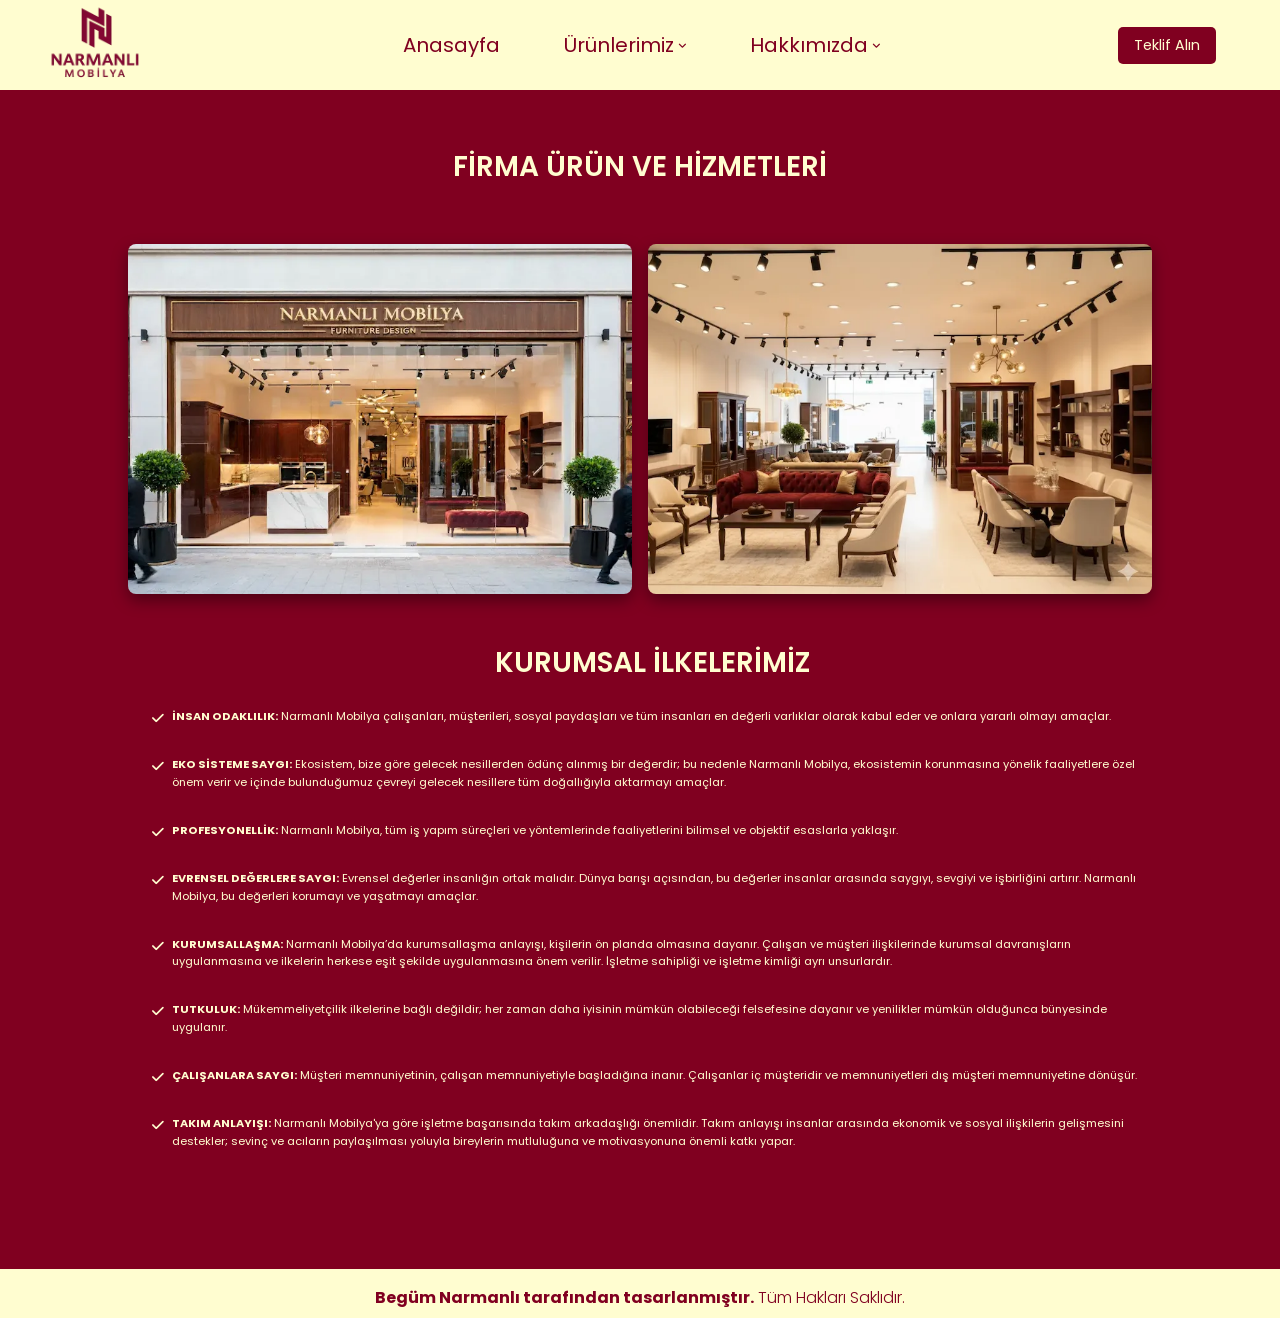
==== kurumsal-ilkeler.html @ 8cc8e978 "initial commit" ====
<!DOCTYPE html>
<html lang="tr">
  <head>
    <meta charset="UTF-8" />
    <meta http-equiv="X-UA-Compatible" content="IE=edge" />
    <meta name="viewport" content="width=device-width, initial-scale=1.0" />
    <link
      rel="stylesheet"
      href="https://cdnjs.cloudflare.com/ajax/libs/font-awesome/6.1.1/css/all.min.css"
      integrity="sha512-KfkfwYDsLkIlwQp6LFnl8zNdLGxu9YAA1QvwINks4PhcElQSvqcyVLLD9aMhXd13uQjoXtEKNosOWaZqXgel0g=="
      crossorigin="anonymous"
      referrerpolicy="no-referrer"
    />
    <title>Kurumsal İlkelerimiz</title>
        <link rel="icon" type="image/png" href="resimler/icons/tools.svg" />
    <link rel="apple-touch-icon" href="resimler/icons/tools.svg" />
    <link rel="stylesheet" href="styles/style.css" />
    <link rel="stylesheet" href="styles/products.css" />
  </head>
  <body>

    <header class="header">
      <a href="#" class="logo">
        <img src="resimler/hakkimizda/logo-koyu.webp" width="140" height="65" alt="Narmanlı Mobilya"/>
      </a>
      <div id="menu-btn" class="fas fa-bars"></div>
      <nav class="navbar">
        <a href="index.html" class="active">Anasayfa</a>
        <div class="dropdown">
          <a href="#" class="dropbtn">Ürünlerimiz</a>
          <ul class="dropdown-content">
            <li><a href="products-mutfak.html">MUTFAK</a></li>
            <li><a href="products-banyo.html#banyo">BANYO</a></li>
            <li><a href="products-vestiyer.html#vestiyer">VESTİYER</a></li>
            <li><a href="products-komodin.html#komodin">KOMODİN</a></li>
            <li><a href="products-gardırop.html#gardirob">GARDIROP</a></li>
            <li><a href="products-kitaplık.html#kitaplik">KİTAPLIK</a></li>
            <li><a href="products-sifonyer.html#sifonyer">ŞİFONYER</a></li>
            <li>
              <a href="products-dusmeyatak.html#dusme-yatak">DÜŞME YATAK</a>
            </li>
          </ul>
        </div>
        <div class="dropdown">
          <a href="#" class="dropbtn">Hakkımızda</a>
          <ul class="dropdown-content">
            <li><a href="kurumsal-ilkeler.html">KURUMSAL İLKELERİMİZ</a></li>
            <li><a href="vizyon.html">VİZYONUMUZ</a></li>
            <li><a href="misyon.html">MİSYONUMUZ</a></li>
            <li><a href="urun-konseptleri.html">ÜRÜN KONSEPTLERİMİZ</a></li>
            <li><a href="slogan.html">SLOGANIMIZ</a></li>
          </ul>
        </div>
        <a
          href="https://wa.me/905057379044"
          target="_blank"
          rel="noopener"
          class="whatsapp-btn whatsapp-mobile"
          >Teklif Alın</a
        >
      </nav>
      <a
        href="https://wa.me/905057379044"
        target="_blank"
        rel="noopener"
        class="whatsapp-btn whatsapp-desktop"
        >Teklif Alın</a
      >
    </header>

    <section class="products" id="kurumsal-ilkeler" data-scroll-color="dark">
      <div class="product-box-container">
        <h2 class="product-title">Firma Ürün ve Hizmetleri</h2>
        <div class="box-product-item">
          <div class="image-group">
            <div class="image">
              <img src="resimler/hakkimizda/giris-1.webp" width="590" height="350" loading="lazy" alt="Hakkımızda" />
            </div>
            <div class="image second-image">
              <img src="resimler/hakkimizda/giris-2.webp" alt="Hakkımızda" />
            </div>
          </div>
          <div class="product-box-head"></div>
          <div class="product-box-bottom">
            <div class="info">
              <p class="product-title">KURUMSAL İLKELERİMİZ</p>
              <ul
                class="principles-list"
                style="list-style-type: none; padding-left: 0"
              >
                <li class="principle-item">
                  <strong>İNSAN ODAKLILIK:</strong> Narmanlı Mobilya
                  çalışanları, müşterileri, sosyal paydaşları ve tüm insanları
                  en değerli varlıklar olarak kabul eder ve onlara yararlı
                  olmayı amaçlar.
                </li>
                <li class="principle-item">
                  <strong>EKO SİSTEME SAYGI:</strong> Ekosistem, bize göre
                  gelecek nesillerden ödünç alınmış bir değerdir; bu nedenle
                  Narmanlı Mobilya, ekosistemin korunmasına yönelik faaliyetlere
                  özel önem verir ve içinde bulunduğumuz çevreyi gelecek
                  nesillere tüm doğallığıyla aktarmayı amaçlar.
                </li>
                <li class="principle-item">
                  <strong>PROFESYONELLİK:</strong> Narmanlı Mobilya, tüm iş
                  yapım süreçleri ve yöntemlerinde faaliyetlerini bilimsel ve
                  objektif esaslarla yaklaşır.
                </li>
                <li class="principle-item">
                  <strong>EVRENSEL DEĞERLERE SAYGI:</strong> Evrensel değerler
                  insanlığın ortak malıdır. Dünya barışı açısından, bu değerler
                  insanlar arasında saygıyı, sevgiyi ve işbirliğini artırır.
                  Narmanlı Mobilya, bu değerleri korumayı ve yaşatmayı amaçlar.
                </li>
                <li class="principle-item">
                  <strong>KURUMSALLAŞMA:</strong> Narmanlı Mobilya’da
                  kurumsallaşma anlayışı, kişilerin ön planda olmasına dayanır.
                  Çalışan ve müşteri ilişkilerinde kurumsal davranışların
                  uygulanmasına ve ilkelerin herkese eşit şekilde uygulanmasına
                  önem verilir. İşletme sahipliği ve işletme kimliği ayrı
                  unsurlardır.
                </li>
                <li class="principle-item">
                  <strong>TUTKULUK:</strong> Mükemmeliyetçilik ilkelerine bağlı
                  değildir; her zaman daha iyisinin mümkün olabileceği
                  felsefesine dayanır ve yenilikler mümkün olduğunca bünyesinde
                  uygulanır.
                </li>
                <li class="principle-item">
                  <strong>ÇALIŞANLARA SAYGI:</strong> Müşteri memnuniyetinin,
                  çalışan memnuniyetiyle başladığına inanır. Çalışanlar iç
                  müşteridir ve memnuniyetleri dış müşteri memnuniyetine
                  dönüşür.
                </li>
                <li class="principle-item">
                  <strong>TAKIM ANLAYIŞI:</strong> Narmanlı Mobilya'ya göre
                  işletme başarısında takım arkadaşlığı önemlidir. Takım
                  anlayışı insanlar arasında ekonomik ve sosyal ilişkilerin
                  gelişmesini destekler; sevinç ve acıların paylaşılması yoluyla bireylerin
                  mutluluğuna ve motivasyonuna önemli katkı yapar.
                </li>
              </ul>
            </div>
          </div>
        </div>
      </div>
    </section>

    <section class="product-footer" data-scroll-color="dark">
      <div class="product-credit">
        <span>Begüm Narmanlı tarafından tasarlanmıştır.</span> Tüm Hakları
        Saklıdır.
      </div>
    </section>

    <button id="backToTop" title="Yukarı Çık">
      <i class="fas fa-tools"></i>
    </button>

    <script src="js/script.js"></script>
  </body>
</html>
---- styles/style.css ----
@import url("https://fonts.googleapis.com/css2?family=Poppins:wght@100;300;400;500;600&display=swap");
:root {
  --main-color: #800020;
  --black-color: #fffdd0;
  --border: 0.1rem solid rgba(255, 255, 255, 0.4);
}

* {
  font-family: "Poppins", sans-serif;
  margin: 0;
  padding: 0;
  box-sizing: border-box;
  outline: none;
  border: none;
  text-decoration: none;
  transition: 0.2s ease;
}

html {
  font-size: 55%;
  scroll-padding-top: 9rem;
  scroll-behavior: smooth;
  overflow-x: hidden;
}

html::-webkit-scrollbar {
  width: 0.8rem;
  background-color: var(--black-color);
}

html::-webkit-scrollbar-track {
  background-color: transparent;
}

html::-webkit-scrollbar-thumb {
  border-radius: 3rem;
  background-color: var(--main-color);
}

body {
  background-color: var(--main-color);
  overflow-x: hidden;
}

section {
  padding: 3.5rem 7%;
}

a {
  color: var(--black-color);
  text-decoration: none;
}

.btn {
  margin-top: 1rem;
  display: inline-block;
  padding: 0.5rem 2rem;
  border-radius: 1rem;
  font-size: 1.5rem;
  color: var(--black-color);
  background-color: var(--main-color);
  cursor: pointer;
}

.heading {
  color: var(--black-color);
  text-transform: uppercase;
  font-size: 4rem;
  margin-bottom: 3.5rem;
  border-bottom: 0.1rem solid var(--black-color);
}

.heading span {
  color: var(--black-color);
  text-transform: uppercase;
}

.search-input {
  font-size: 1.6rem;
  color: var(--black-color);
  padding: 1rem;
  text-transform: none;
  border-radius: 3rem;
}

#backToTop {
  position: fixed;
  bottom: 8px;
  right: 8px;
  width: 35px;
  height: 35px;
  border: none;
  border-radius: 50%;
  background-color: transparent;
  color: inherit;
  font-size: 14px;
  cursor: pointer;
  display: none;
  align-items: center;
  justify-content: center;
  box-shadow: 0 4px 8px rgba(0, 0, 0, 0.3);
  transition:
    background-color 0.3s,
    color 0.3s,
    transform 0.3s,
    opacity 0.3s;
  z-index: 1000;
}

body.no-scroll,
html.no-scroll {
  overflow: hidden;
  position: fixed;
  width: 100%;
}

.header {
  background-color: var(--black-color);
  display: flex;
  align-items: center;
  justify-content: space-between;
  padding: 0.3rem 5% 0.3rem 2%;
  margin: 0;
  border-radius: 0;
  position: sticky;
  top: 0;
  z-index: 1000;
  gap: 1rem;
}

.header .logo img {
    width: 140px !important;
    height: auto !important; 
    display: block;
    object-fit: contain;
}

#menu-btn {
  display: block;
  cursor: pointer;
  font-size: 2.5rem;
  color: var(--main-color);
}

.header .navbar {
  position: absolute;
  top: 100%;
  right: -100%;
  background-color: var(--black-color);
  height: calc(100vh - 80px);
  width: 100vw;
  display: block;
  transition: right 0.5s ease-out;
  border: 2px solid var(--main-color);
  overflow-y: auto;
}

.header .navbar.active {
  right: 0;
}

.header .navbar > a {
  display: flex;
  align-items: center;
  justify-content: space-between;
  padding: 2rem 2rem;
  border-bottom: 1px solid var(--main-color);
  margin: 0;
  font-size: 2.5rem;
  color: var(--main-color);
  text-decoration: none;
}

.header .navbar > a::after {
  content: "\f105";
  font-family: "Font Awesome 5 Free";
  font-weight: 900;
  margin-left: 0.5rem;
  color: inherit;
  font-size: 1.2rem;
}

.header .navbar .dropdown {
  border-bottom: 1px solid var(--main-color);
}

.header .navbar .dropdown .dropbtn {
  display: flex;
  align-items: center;
  justify-content: space-between;
  width: 100%;
  padding: 2rem 2rem;
  margin: 0;
  font-size: 2.5rem;
  color: var(--main-color);
  background: none;
  border: none;
  cursor: pointer;
  text-decoration: none;
  text-align: left;
}

.header .navbar .dropdown .dropbtn::after {
  content: "\f105";
  font-family: "Font Awesome 5 Free";
  font-weight: 900;
  margin-left: 0.5rem;
  color: inherit;
  font-size: 1.2rem;
  transition: transform 0.3s ease;
}

.header .navbar .dropdown.active .dropbtn::after {
  transform: rotate(90deg);
}

.dropdown-content {
  background-color: var(--main-color);
  list-style-type: none;
  padding: 0;
  margin: 0;
  max-height: 0;
  overflow: hidden;
  transition: max-height 0.5s ease-out;
}

.header .navbar .dropdown.active .dropdown-content {
  display: block;
  max-height: 500px;
}

.dropdown-content li {
  list-style: none;
}

.dropdown-content a {
  display: block;
  padding: 1.5rem 2rem;
  padding-left: 4rem;
  color: var(--black-color);
  text-decoration: none;
  font-size: 2rem;
  border-bottom: 1px solid var(--black-color);
  transition:
    background-color 0.3s ease,
    padding-left 0.3s ease;
}

.dropdown-content a:hover {
  background-color: rgba(139, 0, 0, 0.1);
  padding-left: 4.5rem;
}

.dropdown-content li:last-child a {
  border-bottom: none;
}

.dropdown-content a::after {
  content: none;
}

.whatsapp-desktop {
  display: none;
}

.whatsapp-mobile {
  background-color: var(--main-color);
  color: var(--black-color) !important;
  width: 15rem;
  border-radius: 5px;
  border-bottom: none;
  transform: translateY(0);
  transition: all 0.2s ease-in;
  text-align: center !important;
  margin-top: 20px !important;
  padding: 1rem !important;
  display: block;
  margin-left: 2rem !important;
  margin-right: auto !important;
}

.whatsapp-mobile::after {
  content: none !important;
}

.header .navbar > a.whatsapp-mobile::after {
  content: none !important;
}

.header .search-form {
  position: absolute;
  top: 115%;
  right: 7%;
  background-color: var(--black-color);
  width: 50rem;
  height: 5rem;
  display: flex;
  align-items: center;
  border-radius: 3rem;
  box-shadow: 0px 0px 25px 2px rgb(0 0 0 / 75%);
  transform: scaleY(0);
}

.header .search-form.active {
  transform: scaleY(1);
}

.header .search-form i {
  cursor: pointer;
  font-size: 2.2rem;
  margin-right: 1.5rem;
  color: var(--black-color);
}

.header .search-form input {
  width: 100%;
}

.home {
  position: relative;
  min-height: 22vh;
  display: flex;
  align-items: center;
  justify-content: center;
  overflow: hidden;
}

.home video.bg-video {
  position: absolute;
  top: 0;
  left: 0;
  width: 100%;
  height: 100%;
  object-fit: cover;
  z-index: -1;
}

.home .content {
  max-width: 60rem;
  position: relative;
  z-index: 1;
}

.features {
  padding: 4rem 5%;
  text-align: center;
  background: var(--main-color);
}

.features-header h2 {
  font-size: 2.5rem;
  color: var(--black-color);
  margin-bottom: 1rem;
  font-weight: bold;
}

.features-header p {
  max-width: 60rem;
  margin: 0 auto 3rem;
  font-size: 1.6rem;
  color: var(--black-color);
  line-height: 1.8;
}

.features-grid {
  display: grid;
  grid-template-columns: repeat(auto-fit, minmax(250px, 1fr));
  gap: 2rem;
  padding: 0 1rem;
}

.feature-box {
  background: var(--black-color);
  border: 2px solid rgba(0, 0, 0, 0.1);
  border-radius: 10px;
  padding: 2rem;
  transition: transform 0.3s ease;
}

.feature-box:hover {
  transform: translateY(-10px);
  box-shadow: 0 8px 20px rgba(139, 0, 0, 0.3);
}

.feature-box i {
  font-size: 3.5rem;
  color: var(--main-color);
  margin-bottom: 1rem;
}

.feature-box h3 {
  font-size: 2rem;
  margin-bottom: 1rem;
  color: var(--main-color);
}

.feature-box p {
  font-size: 1.5rem;
  color: var(--main-color);
  line-height: 1.6;
  opacity: 0.9;
}

.menu {
  padding: 3rem 5%;
  text-align: center;
  background: var(--black-color);
  color: var(--main-color);
}

.menu .heading {
  font-size: 2.8rem;
  font-weight: bold;
  text-align: center;
  margin-bottom: 1rem;
  padding-bottom: 0.5rem;
  border-bottom: 2px solid var(--main-color);
  display: inline-block;
  color: var(--main-color);
  border-bottom: 3px solid var(--main-color);
}

.menu > p {
  font-size: 1.6rem;
  color: var(--main-color);
  opacity: 0.9;
  max-width: 70rem;
  margin: 1rem auto 4rem auto;
  text-align: center;
  line-height: 1.8;
}

.box-container {
  display: grid;
  grid-template-columns: repeat(auto-fit, minmax(280px, 1fr));
  gap: 2.5rem;
  padding: 0 1rem;
}

.box {
  background: var(--black-color);
  border-radius: 10px;
  overflow: hidden;
  transition:
    transform 0.3s ease,
    box-shadow 0.3s ease;
  box-shadow: 0 12px 25px rgba(92, 0, 17, 0.4);
}

.box:hover {
  transform: translateY(-8px);
  box-shadow: 0 8px 20px rgba(92, 0, 17, 0.4);
}

.box-head img {
  width: 100%;
  height: 200px;
  object-fit: cover;
  display: block;
  border-radius: 10px;
}

.box-head {
  padding: 1rem;
}

.menu-category {
  display: inline-block;
  font-size: 0.9rem;
  font-weight: bold;
  color: var(--main-color);
  margin-bottom: 0.5rem;
  text-transform: uppercase;
}

.box-head h3 {
  font-size: 1.9rem;
  color: var(--main-color);
  margin-top: 2.5rem;
}

.box-text {
  font-size: 1.5rem;
  color: var(--main-color);
  line-height: 1.6;
  margin: 1rem 0 1.5rem 0;
  opacity: 0.95;
}

.koleksiyon-btn {
  display: inline-block;
  background-color: var(--main-color);
  color: var(--black-color);
  padding: 0.5rem 2rem;
  font-size: 1.5rem;
  border-radius: 1rem;
  transition: all 0.3s ease-in-out;
  margin-bottom: 2rem;
}

.about .heading {
  font-size: 2.8rem;
  color: var(--black-color);
  text-align: center;
  margin-bottom: 3rem;
  font-weight: bold;
  border-bottom: 3px solid var(--black-color);
}

.about .row {
  display: flex;
  flex-wrap: wrap;
  gap: 1rem;
  align-items: center;
}

.about .row .image {
  flex: 1 1 45rem;
}

.about .row img {
  width: 100%;
  border-radius: 10px;
  box-shadow: 0 5px 15px rgba(0, 0, 0, 0.2);
}

.about .row .content {
  flex: 1 1 45rem;
  display: flex;
  flex-direction: column;
  align-items: center;
}

.about .row .content h3 {
  font-size: 2.5rem;
  color: var(--black-color);
  margin-bottom: 1.5rem;
  font-weight: bold;
  text-align: center;
}

.about .row .content p {
  font-size: 1.6rem;
  color: var(--black-color);
  margin-bottom: 1.5rem;
  line-height: 1.8;
  opacity: 0.9;
  text-align: center;
}

.kesfet-btn {
  display: inline-block;
  background-color: var(--black-color);
  color: var(--main-color);
  padding: 1rem 2.5rem;
  border-radius: 5px;
  font-size: 1.5rem;
  text-decoration: none;
  font-weight: 600;
  transition: all 0.3s ease;
  box-shadow: 0 4px 8px rgba(0, 0, 0, 0.15);
  margin-top: 1rem;
  border: 2px solid var(--black-color);
}

.review {
  background-color: var(--black-color);
  padding: 3.5rem 5%;
}

.yorumlar-heading {
  color: var(--main-color);
  text-transform: uppercase;
  font-size: 2.8rem;
  margin-bottom: 3rem;
  border-bottom: 3px solid var(--main-color);
  padding-bottom: 1rem;
  text-align: center;
  display: inline-block;
  margin-left: auto;
  margin-right: auto;
  width: 100%;
}

.yorumlar-heading span {
  color: var(--main-color);
  text-transform: uppercase;
}

.review .box-container {
  display: flex;
  flex-direction: column;
  gap: 2rem;
  max-width: 80rem;
  margin: 0 auto;
}

.review .box-container .box {
  border: 2px solid var(--main-color);
  text-align: center;
  padding: 2rem 2.5rem;
  background-color: var(--black-color);
  border-radius: 15px;
  height: fit-content;
  box-shadow: 0 5px 15px rgba(0, 0, 0, 0.15);
  transition:
    transform 0.3s ease,
    box-shadow 0.3s ease;
  position: relative;
}

.review .box-container .box p {
  font-size: 1.5rem;
  line-height: 1.8;
  padding: 0rem 0 1.5rem 0;
  color: var(--main-color);
  font-style: italic;
  position: relative;
}

.review .box-container .box h3 {
  padding-top: 1.5rem;
  font-size: 1.8rem;
  color: var(--main-color);
  font-weight: bold;
  border-top: 2px solid var(--main-color);
}

.contact {
  padding: 3.5rem 5%;
}

.contact .heading {
  font-size: 2.8rem;
  color: var(--black-color);
  text-align: center;
  margin-bottom: 3rem;
  font-weight: bold;
  border-bottom: 3px solid var(--black-color);
}

.contact .heading span {
  color: var(--black-color);
}

.contact .row {
  display: flex;
  flex-wrap: wrap;
  gap: 2rem;
  padding: 0;
}

.contact .row .map {
  flex: 1 1 45rem;
  width: 100%;
  height: 400px;
  object-fit: cover;
  margin: 2rem 0;
  border-radius: 1rem;
  border: 2px solid var(--black-color);
}

.contact .row form {
  flex: 1 1 45rem;
  padding: 3rem 2rem;
  text-align: center;
  margin: 2rem 0;
  border-radius: 1rem;
  border: 2px solid var(--black-color);
}

.contact .row form h3 {
  text-transform: uppercase;
  font-size: 2.5rem;
  color: var(--black-color);
  margin-bottom: 2rem;
  font-weight: bold;
}

.contact .row form .inputBox {
  display: flex;
  align-items: center;
  margin: 2rem 0;
  border: 2px solid var(--black-color);
  border-radius: 1rem;
  background-color: transparent;
}

.contact .row form .inputBox i {
  color: var(--black-color);
  font-size: 2rem;
  padding-left: 2rem;
}

.contact .row form .inputBox input {
  width: 100%;
  padding: 1.5rem 2rem;
  font-size: 1.6rem;
  color: var(--black-color);
  text-transform: none;
  background-color: transparent;
  border: none;
  outline: none;
}

.contact .row form .btn {
  color: var(--main-color);
  background-color: var(--black-color);
  font-weight: bold;
  padding: 1.2rem 3rem;
  font-size: 1.6rem;
  border-radius: 1rem;
  cursor: pointer;
  border: 2px solid var(--black-color);
  transition: all 0.3s ease;
  margin-top: 1rem;
  width: 100%;
}

.contact .row form .inputBox input::placeholder {
  color: var(--black-color);
  opacity: 0.7;
}

.contact .row form .inputBox input:-ms-input-placeholder {
  color: var(--black-color);
}

.contact .row form .inputBox input::-ms-input-placeholder {
  color: var(--black-color);
}

.blogs {
  background-color: var(--black-color);
  padding: 3.5rem 5%;
}

.blogs-heading {
  color: var(--main-color);
  text-transform: uppercase;
  font-size: 2.8rem;
  margin-bottom: 3rem;
  border-bottom: 3px solid var(--main-color);
  padding-bottom: 1rem;
  text-align: center;
}

.blogs-heading span {
  color: var(--main-color);
  text-transform: uppercase;
}

.blogs .box-container {
  display: grid;
  grid-template-columns: repeat(auto-fit, minmax(30rem, 1fr));
  gap: 2.5rem;
  align-items: start;
}

.blogs .box-container .box {
  background-color: var(--main-color);
  border-radius: 2rem;
  overflow: hidden;
  box-shadow: 0 5px 15px rgba(0, 0, 0, 0.2);
  transition:
    transform 0.3s ease,
    box-shadow 0.3s ease;
}

.blogs .box-container .box .image {
  height: 25rem;
  overflow: hidden;
  width: 100%;
}

.blogs .box-container .box .image img {
  height: 100%;
  object-fit: cover;
  width: 100%;
  transition: transform 0.3s ease;
}

.blogs .box-container .box:hover .image img {
  transform: scale(1.2);
}

.blogs .box-container .box .content {
  padding: 2.5rem 2rem;
  text-align: center;
}

.blogs .box-container .box .content .title {
  line-height: 1.5;
  font-size: 2rem;
  color: var(--black-color);
  text-decoration: none;
  display: block;
  margin-bottom: 1rem;
  font-weight: bold;
}

.blogs .box-container .box .content span {
  display: block;
  color: var(--black-color);
  padding-top: 0.5rem;
  font-size: 1.4rem;
  opacity: 0.8;
  font-style: italic;
}

.blogs .box-container .box .content p {
  font-size: 1.5rem;
  line-height: 1.8;
  color: var(--black-color);
  padding: 1.5rem 0;
  max-height: 5.4rem;
  overflow: hidden;
  transition: max-height 0.3s ease;
}

.blogs .box-container .box .content p.expanded {
  max-height: 50rem;
}

.blogs .box-container .box .content .blog-btn {
  display: inline-block;
  background-color: var(--black-color);
  color: var(--main-color);
  padding: 1rem 2.5rem;
  margin-top: 1rem;
  font-size: 1.5rem;
  border-radius: 1rem;
  transition: all 0.3s ease-in-out;
  text-decoration: none;
  font-weight: 600;
  border: 2px solid var(--main-color);
}

.footer {
  background-color: var(--main-color);
  text-align: center;
  padding: 2rem 5%;
}

.footer .share a:hover {
  background-color: var(--main-color);
}

*/ .footer .credit {
  font-size: 1.5rem;
  color: var(--black-color);
  font-weight: 400;
  padding-top: 1rem;
  line-height: 1.6;
}

.footer .credit span {
  color: var(--black-color);
  font-weight: 500;
}

@media (min-width: 768px) and (max-width: 1023px) {
  html {
    font-size: 60%;
  }

  section {
    padding: 5rem 7%;
  }

  .header {
    background-color: var(--black-color);
    display: flex;
    align-items: center;
    justify-content: space-between;
    padding: 0 2%;
    margin: 0;
    border-radius: 0;
    position: sticky;
    top: 0;
    z-index: 1000;
  }

  .header .logo {
    margin-right: 0;
    flex-shrink: 0;
  }

  #menu-btn {
    display: none;
  }

  .header .navbar {
    position: static;
    height: auto;
    width: 100%;
    display: flex;
    flex-direction: row;
    align-items: center;
    flex: 1;
    justify-content: center;
    gap: clamp(0.8rem, 2vw, 2.5rem);
    border: none;
    overflow: visible;
    background: transparent;
    margin-top: 0;
    padding: 0 1rem;
  }

  .header .navbar > a {
    padding: 0.8rem clamp(0.5rem, 1vw, 1.2rem);
    border: none;
    font-size: clamp(1.8rem, 2.2vw, 2.5rem);
    white-space: nowrap;
  }

  .header .navbar > a::after {
    content: none;
  }

  .header .navbar .dropdown {
    position: relative;
    border: none;
  }

  .header .navbar .dropdown .dropbtn {
    padding: 0.8rem clamp(0.5rem, 1vw, 1.2rem);
    font-size: clamp(1.8rem, 2.2vw, 2.5rem);
  }

  .header .navbar .dropdown .dropbtn::after {
    content: "\f107";
    transform: none;
  }

  .header .navbar .dropdown.active .dropbtn::after {
    transform: rotate(180deg);
  }

  .whatsapp-mobile {
    display: none !important;
  }

  .whatsapp-desktop {
    display: block;
    margin-left: auto;
    flex-shrink: 0;
    padding: clamp(0.5rem, 1vw, 1rem) clamp(1rem, 1.5vw, 2rem);
    font-size: clamp(1.4rem, 1.8vw, 1.8rem);
    background-color: var(--main-color);
    color: var(--black-color);
    border-radius: 5px;
    white-space: nowrap;
    transition:
      transform 0.2s ease,
      box-shadow 0.2s ease;
  }

  .whatsapp-desktop:hover {
    transform: translateY(-3px);
    box-shadow: 0 6px 16px rgba(128, 0, 32, 0.3);
  }

  .dropdown-content {
    position: absolute;
    min-width: 134px;
    top: 6.2rem;
    left: 0;
    border: 2px solid var(--main-color);
    z-index: 100;
    border: none;
    text-align: center;
    border-radius: 5px;
  }

  .dropdown-content a {
    padding: 1.2rem 2rem;
    font-size: 1.5rem;
  }

  .dropdown-content a:hover {
    padding-left: 2rem;
  }

  .home {
    min-height: 36vh;
  }

  .features {
    padding: 5rem 7%;
  }

  .features-grid {
    grid-template-columns: repeat(3, 1fr);
    gap: 3rem;
  }

  .features-header h2 {
    font-size: 3rem;
  }

  .features-header p {
    font-size: 1.8rem;
  }

  .menu {
    padding: 5rem 7%;
  }

  .menu .heading {
    font-size: 3.5rem;
  }

  .menu > p {
    font-size: 1.8rem;
  }

  .box-container {
    grid-template-columns: repeat(2, 1fr);
    gap: 3rem;
  }

  .box-head img {
    height: 250px;
  }

  .about {
    padding: 5rem 7%;
  }

  .about .heading {
    font-size: 3.5rem;
  }

  .about .row .content h3 {
    font-size: 3rem;
  }

  .about .row .content p {
    font-size: 1.8rem;
  }

  .review {
    padding: 5rem 7%;
  }

  .yorumlar-heading {
    font-size: 3.5rem;
  }

  .review .box-container .box {
    padding: 3rem 3rem;
  }

  .review .box-container .box p {
    font-size: 1.7rem;
  }

  .review .box-container .box h3 {
    font-size: 2rem;
  }

  .contact {
    padding: 5rem 7%;
  }

  .contact .heading {
    font-size: 3.5rem;
  }

  .contact .row .map {
    height: 450px;
  }

  .contact .row form h3 {
    font-size: 3rem;
  }

  .contact .row form .inputBox input {
    font-size: 1.8rem;
  }

  .contact .row form .btn {
    font-size: 1.7rem;
    width: 34%;
  }

  .blogs {
    padding: 5rem 7%;
  }

  .blogs-heading {
    font-size: 3.5rem;
  }

  .blogs .box-container {
    grid-template-columns: repeat(3, 1fr);
    gap: 3rem;
  }

  .blogs .box-container .box .content .title {
    font-size: 2.2rem;
  }

  .blogs .box-container .box .content span {
    font-size: 1.7rem;
  }

  .blogs .box-container .box .content p {
    font-size: 2rem;
  }

  .blogs .box-container .box .content p.expanded {
    max-height: none;
    overflow: visible;
  }

  .blogs .box-container .box.expanded {
    overflow-x: hidden;
    overflow-y: visible;
  }

  .footer {
    padding: 2.5rem 7%;
  }

  .footer .credit {
    font-size: 1.7rem;
  }

  #backToTop {
    width: 50px;
    height: 50px;
    font-size: 18px;
    bottom: 15px;
    right: 5px;
  }
}

@media (min-width: 1024px) {
  html {
    font-size: clamp(50%, 0.6vw, 62.5%);
  }

  section {
    padding: 7rem 10%;
  }

  .header {
    background-color: var(--black-color);
    display: flex;
    align-items: center;
    justify-content: space-between;
    height: clamp(70px, 8vw, 90px);
    overflow: visible;
  }

  #menu-btn {
    display: none;
  }

  .header .navbar {
    position: static;
    height: auto;
    width: auto;
    display: flex;
    flex-direction: row;
    align-items: center;
    flex: 1;
    justify-content: center;
    gap: clamp(2rem, 3vw, 4rem);
    border: none;
    overflow: visible;
    background: transparent;
    margin: 0;
    padding: 0 1rem;
  }

  .header .navbar > a {
    padding: 1rem clamp(1rem, 1.5vw, 2rem);
    border: none;
    font-size: clamp(1.8rem, 2vw, 2.5rem);
    white-space: nowrap;
    transition: color 0.3s ease;
  }

  .header .navbar > a:hover {
    color: var(--main-color);
    opacity: 0.8;
  }

  .header .navbar > a::after {
    content: none;
  }

  .header .navbar .dropdown {
    position: relative;
    border: none;
  }

  .header .navbar .dropdown > a:hover {
    color: var(--main-color);
    opacity: 0.8;
  }

  .header .navbar .dropdown .dropbtn {
    padding: 1rem clamp(1rem, 1.5vw, 2rem);
    font-size: clamp(1.8rem, 2vw, 2.5rem);
  }

  .header .navbar .dropdown .dropbtn::after {
    content: "\f107";
    transform: none;
  }

  .header .navbar .dropdown.active .dropbtn::after {
    transform: rotate(180deg);
  }

  .home {
    min-height: clamp(60vh, 70vw, 85vh);
  }

  .dropdown-content {
    position: absolute;
    background: var(--main-color);
    min-width: 200px;
    top: 134%;
    left: 0;
    border-radius: 5px;
    z-index: 100;
    text-align: center;
  }

  .dropdown-content a {
    padding: 1.2rem 2rem;
    font-size: clamp(1.6rem, 1.8vw, 2rem);
  }

  .dropdown-content a:hover {
    padding-left: 2rem;
  }

  .whatsapp-mobile {
    display: none !important;
  }

  .whatsapp-desktop {
    display: block;
    margin-left: auto;
    flex-shrink: 0;
    padding: clamp(0.5rem, 1vw, 1rem) clamp(1rem, 1.5vw, 2rem);
    font-size: clamp(1.4rem, 1.8vw, 1.8rem);
    background-color: var(--main-color);
    color: var(--black-color);
    border-radius: 5px;
    white-space: nowrap;
    transition:
      transform 0.2s ease,
      box-shadow 0.2s ease;
  }

  .whatsapp-desktop:hover {
    transform: translateY(-3px);
    box-shadow: 0 6px 16px rgba(128, 0, 32, 0.3);
  }

  .features {
    padding: 7rem 10%;
  }

  .features-header h2 {
    font-size: clamp(2rem, 5vw, 5rem);
  }

  .features-header p {
    font-size: clamp(1rem, 1vw, 2.5rem);
  }

  .features-grid {
    grid-template-columns: repeat(3, 1fr);
    gap: 3rem;
  }

  .feature-box h3 {
    font-size: clamp(2rem, 2vw, 2rem);
  }

  .feature-box p {
    font-size: clamp(1rem, 1vw, 2rem);
  }

  .menu {
    padding: 7rem 10%;
  }

  .menu .heading {
    font-size: clamp(2rem, 5vw, 4rem);
    display: block;
  }

  .menu > p {
    font-size: clamp(1.8rem, 2vw, 1.8rem);
  }

  .box-container {
    grid-template-columns: repeat(4, 1fr);
    gap: 3rem;
  }

  .menu-category {
    font-size: clamp(1.2rem, 1.4vw, 1.8rem);
  }

  .box-head h3 {
    font-size: clamp(2rem, 2.2vw, 2rem);
  }

  .box-text {
    font-size: clamp(1.6rem, 1.8vw, 1rem);
  }

  .koleksiyon-btn {
    font-size: clamp(1.6rem, 1.8vw, 0.5rem);
    padding: clamp(0.8rem, 1vw, 1.2rem) clamp(2rem, 2.5vw, 3rem);
  }

  .about {
    padding: 7rem 10%;
  }

  .about .heading {
    font-size: clamp(2rem, 5vw, 4rem);
    display: block;
  }

  .about .row .content h3 {
    font-size: clamp(3rem, 3vw, 3rem);
    text-align: left;
  }

  .about .row .content p {
    font-size: clamp(1.5rem, 1vw, 1rem);
    text-align: left;
  }

  .about .row .content p::before {
    content: "✔";
    color: var(--black-color);
    margin-right: 1rem;
    font-weight: bold;
  }

  .kesfet-btn {
    font-size: clamp(1rem, 1vw, 1.5rem);
    padding: clamp(1rem, 1vw, 1rem) clamp(2.5rem, 3vw, 3.5rem);
  }

  .review {
    padding: 7rem 10%;
  }

  .yorumlar-heading {
    font-size: clamp(2rem, 5vw, 4rem);
    display: block;
  }

  .review .box-container {
    display: flex;
    flex-direction: row;
    gap: 3rem;
    max-width: none;
  }

  .review .box-container .box {
    flex: 1;
    padding: 3.5rem 3rem;
  }

  .review .box-container .box p {
    font-size: clamp(1.6rem, 1.8vw, 2rem);
  }

  .review .box-container .box h3 {
    font-size: clamp(2rem, 2.2vw, 2rem);
  }

  .contact {
    padding: 7rem 10%;
  }

  .contact .heading {
    font-size: clamp(2rem, 5vw, 4rem);
    display: block;
  }

  .contact .row .map {
    height: 500px;
  }

  .contact .row form h3 {
    font-size: clamp(2rem, 2.2vw, 3rem);
  }

  .contact .row form .inputBox input {
    font-size: clamp(1.8rem, 2vw, 2rem);
  }

  .contact .row form .btn {
    font-size: clamp(1rem, 1vw, 1.5rem);
    padding: clamp(1rem, 1vw, 1rem) clamp(2.5rem, 3vw, 3.5rem);
    width: 50%;
    margin-top: 7%;
  }

  .blogs {
    padding: 7rem 10%;
  }

  .blogs-heading {
    font-size: clamp(2rem, 5vw, 4rem);
    display: block;
  }

  .blogs .box-container {
    grid-template-columns: repeat(3, 1fr);
    gap: 3rem;
  }

  .blogs .box-container .box .content .title {
    font-size: clamp(2.2rem, 2.5vw, 2rem);
  }

  .blogs .box-container .box .content span {
    font-size: clamp(1.4rem, 1.6vw, 1.5rem);
  }

  .blogs .box-container .box .content p {
    font-size: clamp(1.6rem, 1.8vw, 2rem);
  }

  .blog-btn {
    font-size: clamp(1rem, 1vw, 1.5rem);
    padding: clamp(1rem, 1vw, 1rem) clamp(2.5rem, 3vw, 3.5rem);
  }

  .footer {
    padding: 3rem 10%;
  }

  .footer .credit {
    font-size: clamp(1.8rem, 2vw, 2rem);
  }

  #backToTop {
    width: 40px;
    height: 40px;
    font-size: 20px;
    bottom: 10px;
    right: 20px;
  }
}
---- styles/products.css ----
body.no-scroll,
html.no-scroll {
  overflow: hidden;
  position: fixed;
  width: 100%;
}

.header {
  background-color: var(--black-color);
  display: flex;
  align-items: center;
  justify-content: space-between;
  padding: 0.3rem 5% 0.3rem 2%;
  margin: 0;
  border-radius: 0;
  position: sticky;
  top: 0;
  z-index: 1000;
  gap: 1rem;
}

.header .logo img {
    width: 140px !important;
    height: auto !important; 
    display: block;
    object-fit: contain;
}

#menu-btn {
  display: block;
  cursor: pointer;
  font-size: 2.5rem;
  color: var(--main-color);
}

.header .navbar {
  position: absolute;
  top: 100%;
  right: -100%;
  background-color: var(--black-color);
  height: calc(100vh - 80px);
  width: 100vw;
  display: block;
  transition: right 0.5s ease-out;
  border: 2px solid var(--main-color);
  overflow-y: auto;
}

.header .navbar.active {
  right: 0;
}

.whatsapp-desktop {
  display: none;
}

.whatsapp-mobile {
  background-color: var(--main-color);
  color: var(--black-color) !important;
  width: 15rem;
  border-radius: 5px;
  border-bottom: none;
  text-align: center;
  margin-top: 20px;
  padding: 1rem;
  display: block;
  margin-left: 2rem;
  margin-right: auto;
}

.whatsapp-mobile::after {
  content: none !important;
}

.products {
  min-height: 60vh;
  display: flex;
  align-items: center;
  justify-content: center;
  padding: 2rem 5%;
}

.products[data-scroll-color="dark"] {
  background-color: var(--main-color);
  color: var(--black-color);
}

.products[data-scroll-color="light"] {
  background-color: var(--black-color);
  color: var(--main-color);
}

.products[data-scroll-color="light"] .product-list li::before {
  color: var(--main-color);
}

.product-box-container {
  width: 100%;
  max-width: 100%;
}

.box-product-item {
  display: flex;
  flex-direction: column;
  text-align: center;
  gap: 1.5rem;
  padding: 1rem 0;
}

.box-product-item .image {
  max-width: 90%;
  margin-bottom: 20px;
}

.box-product-item .image img {
  width: 90%;
  aspect-ratio: 16 / 9;
  object-fit: fill;
  height: auto;
  border-radius: 1rem;
  box-shadow: 0 0.8rem 2rem rgba(0, 0, 0, 0.4);
}

.product-box-bottom {
  display: flex;
  flex-direction: column;
  justify-content: flex-start;
}

.product-title {
  font-size: 2rem;
  font-weight: 600;
  text-transform: uppercase;
  color: inherit;
  text-align: center;
}

.product-list {
  margin-bottom: 2rem;
  padding-left: 0;
  list-style: none;
  text-align: left;
}

.product-list li {
  font-size: 1.5rem;
  line-height: 2rem;
  margin-bottom: 1rem;
  position: relative;
  padding-left: 2.5rem;
  color: inherit;
}

.product-list li::before {
  content: "\f00c";
  font-family: "Font Awesome 6 Free";
  font-weight: 900;
  position: absolute;
  left: 0;
  font-size: 1.2rem;
  color: var(--black-color);
}

.product-info-btn {
  font-size: 1.5rem;
  padding: 1rem 2.5rem;
  border-radius: 1rem;
  font-weight: bold;
  align-self: center;
  transition: all 0.3s ease;
}

.products[data-scroll-color="dark"] .product-info-btn {
  background-color: var(--black-color);
  color: var(--main-color);
}

.products[data-scroll-color="light"] .product-info-btn {
  background-color: var(--main-color);
  color: var(--black-color);
}

.products-whatsapp-btn {
  background-color: var(--main-color);
  color: var(--black-color);
  padding: 0.3rem 1.5rem;
  border-radius: 1rem;
  border-bottom: none;
  transform: translateY(0);
  transition: all 0.2s ease-in;
}

.product-footer {
  padding: 2rem 5%;
  text-align: center;
  background-color: var(--black-color);
  color: var(--main-color);
}

.product-credit {
  font-size: 1.5rem;
  color: var(--main-color);
  font-weight: 300;
  padding-top: 1rem;
}

.product-credit span {
  font-weight: bold;
  color: var(--main-color);
}

.products-header {
  font-size: 2.5rem;
  font-weight: 700;
  text-align: center;
  text-transform: uppercase;
  display: block;
  width: fit-content;
  margin: 50px auto 3rem auto;
  padding: 0.8rem 2.5rem;
  background-color: var(--black-color);
  color: var(--main-color);
  border-radius: 1.8rem;
}

.principles-list {
  margin-top: 15px;
  list-style-type: none;
  padding-left: 0;
  text-align: left;
}

.principle-item {
  font-size: 1.4rem;
  margin-bottom: 2rem;
  line-height: 1.6;
  padding-left: 2.5rem;
  position: relative;
  color: inherit;
}

.principle-item::before {
  content: "\f00c";
  font-family: "Font Awesome 6 Free";
  color: inherit;
  font-weight: bold;
  display: inline-block;
  width: 1em;
  position: absolute;
  left: 0;
  top: 0;
  font-size: 1.2em;
}

.principle-item strong {
  color: inherit;
  font-weight: 700;
}

.urun {
  font-size: 1.4rem;
  line-height: 1.9rem;
  color: inherit;
  margin-top: 15px;
}

@media (min-width: 768px) and (max-width: 1023px) {
  .header {
    background-color: var(--black-color);
    display: flex;
    align-items: center;
    justify-content: space-between;
    padding: 0 2%;
    margin: 0;
    border-radius: 0;
    position: sticky;
    top: 0;
    z-index: 1000;
  }

  .header .logo {
    margin-right: 0;
  }

  #menu-btn {
    display: none;
  }

  .header .navbar {
    position: static;
    height: auto;
    width: 100%;
    display: flex;
    flex-direction: row;
    align-items: center;
    flex: 1;
    justify-content: center;
    gap: clamp(0.5rem, 1.5vw, 2rem);
    border: none;
    overflow: visible;
    background: transparent;
    margin-top: 0;
    padding: 0 1rem;
  }

  .header .navbar > a {
    padding: 0.8rem clamp(0.3rem, 0.8vw, 1rem);
    border: none;
    font-size: clamp(1.5rem, 2vw, 2.2rem);
    white-space: nowrap;
  }
  .header .navbar > a::after {
    content: none;
  }

  .header .navbar .dropdown {
    position: relative;
    border: none;
  }

  .header .navbar .dropdown .dropbtn {
    padding: 0.8rem clamp(0.3rem, 0.8vw, 1rem);
    font-size: clamp(1.5rem, 2vw, 2.2rem);
  }

  .header .navbar .dropdown .dropbtn::after {
    content: "\f107";
    transform: none;
  }

  .header .navbar .dropdown.active .dropbtn::after {
    transform: rotate(180deg);
  }

  .dropdown-content {
    position: absolute;
    min-width: 134px;
    top: 5.8rem;
    left: 0;
    border: 2px solid var(--main-color);
    z-index: 100;
    border: none;
    text-align: center;
    border-radius: 5px;
  }

  .dropdown-content a {
    display: block;
    padding: 1rem 1.5rem;
    color: var(--main-color);
    text-decoration: none;
    font-size: 1.4rem;
    border-bottom: 1px solid var(--main-color);
    transition:
      background-color 0.3s ease,
      padding-left 0.3s ease;
  }

  .dropdown-content a:hover {
    padding-left: 1.5rem;
  }

  .header .navbar .dropdown.active .dropdown-content {
    display: block;
    max-height: 500px;
    background-color: var(--black-color);
    border: 1px solid var(--main-color);
  }

  .whatsapp-mobile {
    display: none;
  }

  .whatsapp-desktop {
    display: block;
    margin-left: auto;
    flex-shrink: 0;
    padding: clamp(0.5rem, 1vw, 1rem) clamp(1rem, 1.5vw, 2rem);
    font-size: clamp(1.4rem, 1.8vw, 1.8rem);
    background-color: var(--main-color);
    color: var(--black-color);
    border-radius: 5px;
    white-space: nowrap;
    transition:
      transform 0.2s ease,
      box-shadow 0.2s ease;
  }

  .whatsapp-desktop:hover {
    transform: translateY(-3px);
    box-shadow: 0 6px 16px rgba(128, 0, 32, 0.3);
  }

  .products {
    padding: 5rem 8%;
  }

  .box-product-item {
    display: flex;
    flex-direction: column;
    align-items: center;
    gap: 3rem;
    padding: 4rem 0;
    text-align: center;
  }

  .box-product-item .image img {
    width: 80%;
    aspect-ratio: 16 / 9;
    object-fit: cover;
    border-radius: 15px;
  }
  .product-box-head {
    display: none;
  }

  .product-box-bottom {
    flex: none;
    min-height: auto;
    padding-top: 0;
    max-width: 100%;
  }

  .image-group {
    flex: none;
    max-width: 100%;
    display: flex;
    flex-direction: row;
  }

  .image-group .image {
    flex: 1;
    max-width: 100%;
  }

  .image-group .second-image {
    margin-top: 0;
  }

  .product-info-btn {
    align-self: center;
  }

  .product-title {
    text-align: center;
    font-size: clamp(3.5rem, 3vw, 3.5rem);
  }

  .product-list {
    text-align: left;
  }

  .product-list li {
    font-size: 1.6rem;
  }
  .principle-item {
    font-size: 2rem;
  }
  .product-credit {
    font-size: 2rem;
  }

  .urun {
    font-size: 2rem;
    line-height: 3rem;
  }
}

@media (min-width: 1024px) {
  #menu-btn {
    display: none;
  }

  .header .navbar {
    position: static;
    height: auto;
    width: auto;
    display: flex;
    flex-direction: row;
    align-items: center;
    flex: 1;
    justify-content: center;
    border: none;
    overflow: visible;
  }

  .whatsapp-mobile {
    display: none;
  }

  .whatsapp-desktop {
    display: block;
    margin-left: auto;
    flex-shrink: 0;
    padding: clamp(0.5rem, 1vw, 1rem) clamp(1rem, 1.5vw, 2rem);
    font-size: clamp(1.4rem, 1.8vw, 1.8rem);
    background-color: var(--main-color);
    color: var(--black-color);
    border-radius: 5px;
    white-space: nowrap;
    transition:
      transform 0.2s ease,
      box-shadow 0.2s ease;
  }

  .whatsapp-desktop:hover {
    transform: translateY(-3px);
    box-shadow: 0 6px 16px rgba(128, 0, 32, 0.3);
  }

  .dropdown-content {
    position: absolute;
    min-width: 170px;
    top: 7.3rem;
    left: 0;
    z-index: 100;
    text-align: center;
  }

  .dropdown-content a {
    display: block;
    padding: 1rem 1.5rem;
    color: var(--main-color);
    text-decoration: none;
    font-size: clamp(1.6rem, 1.8vw, 2rem);
    border-bottom: 1px solid var(--main-color);
    transition:
      background-color 0.3s ease,
      padding-left 0.3s ease;
  }

  .dropdown-content a:hover {
    padding-left: 1.5rem;
  }

  .header .navbar .dropdown.active .dropdown-content {
    display: block;
    max-height: 500px;
    background-color: var(--black-color);
    border: 1px solid var(--main-color);
    top: 7.7rem;
  }

  .products {
    min-height: 80vh;
    padding: 7rem 10%;
  }

  .product-box-container {
    max-width: 140rem;
  }

  .box-product-item {
    display: flex;
    flex-wrap: wrap;
    flex-direction: row;
    align-items: flex-start;
    gap: 3rem;
    padding: 4rem 0;
    text-align: left;
  }

  .box-product-item .image img {
    width: 100%;
    height: 350px;
  }

  .box-product-item .image {
    flex: 1 1 45%;
    max-width: 70rem;
  }

  .product-box-bottom {
    flex: 1 1 50%;
    min-height: auto;
    padding-top: 0;
  }

  .product-box-bottom .info {
    width: 100%;
  }

  .product-title {
    flex: 1 1 100%;
    width: 100%;
    margin-bottom: 3rem;
    text-align: center;
    font-size: clamp(2rem, 3vw, 3.5rem);
  }

  .product-list li {
    font-size: clamp(1.8rem, 2vw, 2rem);
    line-height: 4.5rem;
  }

  .product-list li::before {
    font-size: 1.8rem;
  }

  .product-info-btn {
    font-size: clamp(1.6rem, 1.8vw, 2rem);
    padding: clamp(1rem, 1.2vw, 1.5rem) clamp(2.5rem, 3vw, 3.5rem);
    align-self: flex-end;
    margin-left: auto;
  }

  .product-footer {
    padding: 1rem 10%;
  }

  .product-credit {
    font-size: 2rem;
  }

  .image-group {
    flex: none;
    max-width: 100%;
    display: flex;
    flex-direction: row;
    gap: 2rem;
  }

  .image-group .image {
    flex: 1;
    max-width: 100%;
  }

  .image-group .second-image {
    margin-top: 0;
  }

  .about .heading {
    font-size: clamp(2rem, 5vw, 4rem);
    display: block;
  }

  #kurumsal-ilkeler .principles-list .principle-item {
    margin-bottom: 30px;
    line-height: 1.6;
  }

  #Vizyon .principles-list .principle-item {
    margin-bottom: 10px;
    line-height: 1.5;
  }
  #backToTop {
    width: 40px;
    height: 40px;
    font-size: 20px;
    bottom: 10px;
    right: 20px;
  }
}
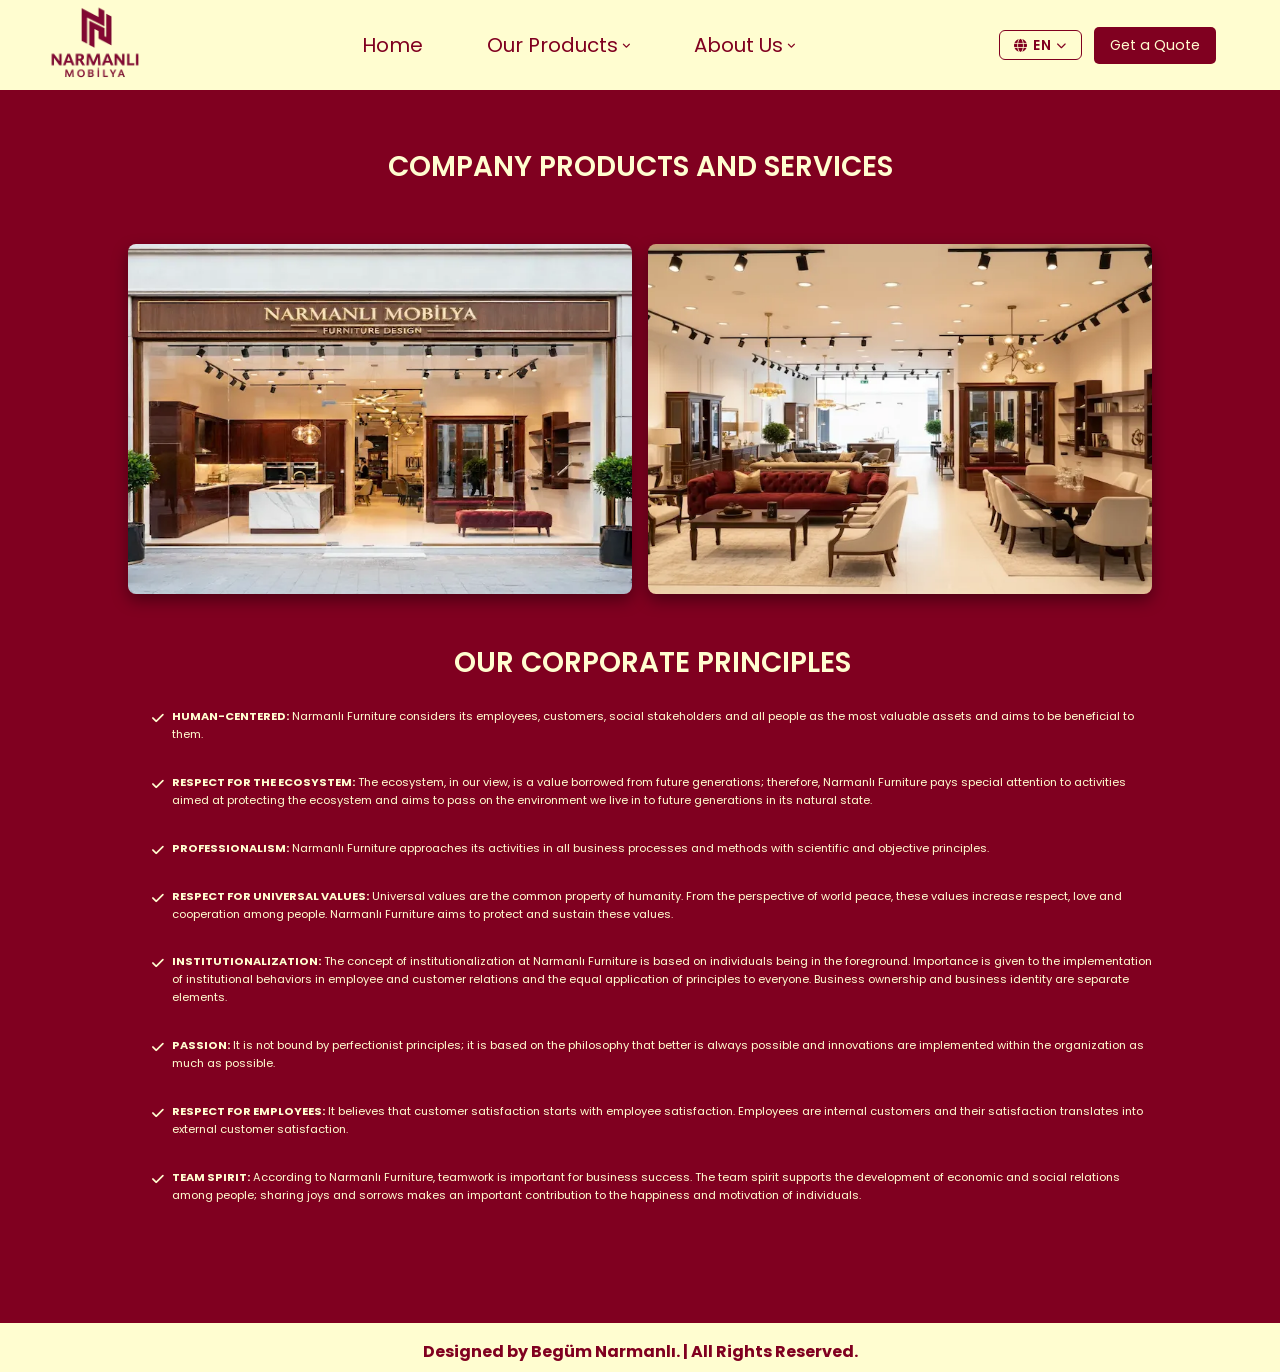
==== commit 741efa6c: "Performans optimizasyonları tamamlandı. Dil seçenekleri eklendi." ====
--- a/kurumsal-ilkeler.html
+++ b/kurumsal-ilkeler.html
@@ -1,9 +1,15 @@
-<!DOCTYPE html>
+<!doctype html>
 <html lang="tr">
   <head>
     <meta charset="UTF-8" />
     <meta http-equiv="X-UA-Compatible" content="IE=edge" />
     <meta name="viewport" content="width=device-width, initial-scale=1.0" />
+    <link rel="preconnect" href="https://fonts.googleapis.com" />
+    <link rel="preconnect" href="https://fonts.gstatic.com" crossorigin />
+    <link
+      href="https://fonts.googleapis.com/css2?family=Poppins:wght@100;300;400;500;600&display=swap"
+      rel="stylesheet"
+    />
     <link
       rel="stylesheet"
       href="https://cdnjs.cloudflare.com/ajax/libs/font-awesome/6.1.1/css/all.min.css"
@@ -11,70 +17,170 @@
       crossorigin="anonymous"
       referrerpolicy="no-referrer"
     />
-    <title>Kurumsal İlkelerimiz</title>
-        <link rel="icon" type="image/png" href="resimler/icons/tools.svg" />
+    <title data-i18n-title-tag="page-title-kurumsal">
+      Kurumsal İlkelerimiz | Narmanlı Mobilya
+    </title>
+    <link rel="icon" type="image/png" href="resimler/icons/tools.svg" />
     <link rel="apple-touch-icon" href="resimler/icons/tools.svg" />
     <link rel="stylesheet" href="styles/style.css" />
     <link rel="stylesheet" href="styles/products.css" />
   </head>
   <body>
-
     <header class="header">
       <a href="#" class="logo">
-        <img src="resimler/hakkimizda/logo-koyu.webp" width="140" height="65" alt="Narmanlı Mobilya"/>
+        <img
+          src="resimler/hakkimizda/logo-koyu.webp"
+          width="140"
+          height="65"
+          alt="Narmanlı Mobilya"
+        />
       </a>
-      <div id="menu-btn" class="fas fa-bars"></div>
+
       <nav class="navbar">
-        <a href="index.html" class="active">Anasayfa</a>
+        <a href="index.html" data-i18n="nav-home">Anasayfa</a>
+
         <div class="dropdown">
-          <a href="#" class="dropbtn">Ürünlerimiz</a>
+          <a href="#" class="dropbtn" data-i18n="nav-products">Ürünlerimiz</a>
           <ul class="dropdown-content">
-            <li><a href="products-mutfak.html">MUTFAK</a></li>
-            <li><a href="products-banyo.html#banyo">BANYO</a></li>
-            <li><a href="products-vestiyer.html#vestiyer">VESTİYER</a></li>
-            <li><a href="products-komodin.html#komodin">KOMODİN</a></li>
-            <li><a href="products-gardırop.html#gardirob">GARDIROP</a></li>
-            <li><a href="products-kitaplık.html#kitaplik">KİTAPLIK</a></li>
-            <li><a href="products-sifonyer.html#sifonyer">ŞİFONYER</a></li>
-            <li>
-              <a href="products-dusmeyatak.html#dusme-yatak">DÜŞME YATAK</a>
+            <li>
+              <a href="products-mutfak.html" data-i18n="nav-mutfak">MUTFAK</a>
+            </li>
+            <li>
+              <a href="products-banyo.html#banyo" data-i18n="nav-banyo"
+                >BANYO</a
+              >
+            </li>
+            <li>
+              <a href="products-vestiyer.html#vestiyer" data-i18n="nav-vestiyer"
+                >VESTİYER</a
+              >
+            </li>
+            <li>
+              <a href="products-komodin.html#komodin" data-i18n="nav-komodin"
+                >KOMODİN</a
+              >
+            </li>
+            <li>
+              <a href="products-gardırop.html#gardirob" data-i18n="nav-gardırop"
+                >GARDIROP</a
+              >
+            </li>
+            <li>
+              <a href="products-kitaplık.html#kitaplik" data-i18n="nav-kitaplik"
+                >KİTAPLIK</a
+              >
+            </li>
+            <li>
+              <a href="products-sifonyer.html#sifonyer" data-i18n="nav-sifonyer"
+                >ŞİFONYER</a
+              >
+            </li>
+            <li>
+              <a
+                href="products-dusmeyatak.html#dusme-yatak"
+                data-i18n="nav-dusme-yatak"
+                >DÜŞME YATAK</a
+              >
             </li>
           </ul>
         </div>
+
         <div class="dropdown">
-          <a href="#" class="dropbtn">Hakkımızda</a>
+          <a href="#" class="dropbtn" data-i18n="nav-about">Hakkımızda</a>
           <ul class="dropdown-content">
-            <li><a href="kurumsal-ilkeler.html">KURUMSAL İLKELERİMİZ</a></li>
-            <li><a href="vizyon.html">VİZYONUMUZ</a></li>
-            <li><a href="misyon.html">MİSYONUMUZ</a></li>
-            <li><a href="urun-konseptleri.html">ÜRÜN KONSEPTLERİMİZ</a></li>
-            <li><a href="slogan.html">SLOGANIMIZ</a></li>
+            <li>
+              <a href="kurumsal-ilkeler.html" data-i18n="nav-kurumsal"
+                >KURUMSAL İLKELERİMİZ</a
+              >
+            </li>
+            <li><a href="vizyon.html" data-i18n="nav-vizyon">VİZYONUMUZ</a></li>
+            <li><a href="misyon.html" data-i18n="nav-misyon">MİSYONUMUZ</a></li>
+            <li>
+              <a href="urun-konseptleri.html" data-i18n="nav-urun-konsept"
+                >ÜRÜN KONSEPTLERİMİZ</a
+              >
+            </li>
+            <li><a href="slogan.html" data-i18n="nav-slogan">SLOGANIMIZ</a></li>
           </ul>
         </div>
+
         <a
           href="https://wa.me/905057379044"
           target="_blank"
           rel="noopener"
           class="whatsapp-btn whatsapp-mobile"
+          data-i18n="nav-whatsapp"
           >Teklif Alın</a
         >
       </nav>
-      <a
-        href="https://wa.me/905057379044"
-        target="_blank"
-        rel="noopener"
-        class="whatsapp-btn whatsapp-desktop"
-        >Teklif Alın</a
-      >
+
+      <div class="header-right">
+        <div class="lang-switcher-wrapper">
+          <div id="lang-switcher">
+            <button
+              id="lang-toggle-btn"
+              onclick="toggleLangDropdown()"
+              aria-label="Dil seç"
+            >
+              <i class="fas fa-globe"></i>
+              <span id="current-lang-label">TR</span>
+              <i class="fas fa-chevron-down"></i>
+            </button>
+            <div id="lang-dropdown" role="menu">
+              <button
+                class="lang-option active"
+                data-lang="tr"
+                onclick="setLang('tr')"
+                role="menuitem"
+              >
+                TR
+              </button>
+              <button
+                class="lang-option"
+                data-lang="en"
+                onclick="setLang('en')"
+                role="menuitem"
+              >
+                EN
+              </button>
+              <button
+                class="lang-option"
+                data-lang="ru"
+                onclick="setLang('ru')"
+                role="menuitem"
+              >
+                RU
+              </button>
+            </div>
+          </div>
+        </div>
+        <div id="menu-btn" class="fas fa-bars"></div>
+        <a
+          href="https://wa.me/905057379044"
+          target="_blank"
+          rel="noopener"
+          class="whatsapp-btn whatsapp-desktop"
+          data-i18n="nav-whatsapp"
+          >Teklif Alın</a
+        >
+      </div>
     </header>
 
     <section class="products" id="kurumsal-ilkeler" data-scroll-color="dark">
       <div class="product-box-container">
-        <h2 class="product-title">Firma Ürün ve Hizmetleri</h2>
+        <h2 class="product-title" data-i18n="kurumsal-company-title">
+          Firma Ürün ve Hizmetleri
+        </h2>
         <div class="box-product-item">
           <div class="image-group">
             <div class="image">
-              <img src="resimler/hakkimizda/giris-1.webp" width="590" height="350" loading="lazy" alt="Hakkımızda" />
+              <img
+                src="resimler/hakkimizda/giris-1.webp"
+                width="590"
+                height="350"
+                loading="lazy"
+                alt="Hakkımızda"
+              />
             </div>
             <div class="image second-image">
               <img src="resimler/hakkimizda/giris-2.webp" alt="Hakkımızda" />
@@ -83,61 +189,91 @@
           <div class="product-box-head"></div>
           <div class="product-box-bottom">
             <div class="info">
-              <p class="product-title">KURUMSAL İLKELERİMİZ</p>
+              <p class="product-title" data-i18n="kurumsal-title">
+                KURUMSAL İLKELERİMİZ
+              </p>
               <ul
                 class="principles-list"
                 style="list-style-type: none; padding-left: 0"
               >
                 <li class="principle-item">
-                  <strong>İNSAN ODAKLILIK:</strong> Narmanlı Mobilya
-                  çalışanları, müşterileri, sosyal paydaşları ve tüm insanları
-                  en değerli varlıklar olarak kabul eder ve onlara yararlı
-                  olmayı amaçlar.
-                </li>
-                <li class="principle-item">
-                  <strong>EKO SİSTEME SAYGI:</strong> Ekosistem, bize göre
-                  gelecek nesillerden ödünç alınmış bir değerdir; bu nedenle
-                  Narmanlı Mobilya, ekosistemin korunmasına yönelik faaliyetlere
-                  özel önem verir ve içinde bulunduğumuz çevreyi gelecek
-                  nesillere tüm doğallığıyla aktarmayı amaçlar.
-                </li>
-                <li class="principle-item">
-                  <strong>PROFESYONELLİK:</strong> Narmanlı Mobilya, tüm iş
-                  yapım süreçleri ve yöntemlerinde faaliyetlerini bilimsel ve
-                  objektif esaslarla yaklaşır.
-                </li>
-                <li class="principle-item">
-                  <strong>EVRENSEL DEĞERLERE SAYGI:</strong> Evrensel değerler
-                  insanlığın ortak malıdır. Dünya barışı açısından, bu değerler
-                  insanlar arasında saygıyı, sevgiyi ve işbirliğini artırır.
-                  Narmanlı Mobilya, bu değerleri korumayı ve yaşatmayı amaçlar.
-                </li>
-                <li class="principle-item">
-                  <strong>KURUMSALLAŞMA:</strong> Narmanlı Mobilya’da
-                  kurumsallaşma anlayışı, kişilerin ön planda olmasına dayanır.
-                  Çalışan ve müşteri ilişkilerinde kurumsal davranışların
-                  uygulanmasına ve ilkelerin herkese eşit şekilde uygulanmasına
-                  önem verilir. İşletme sahipliği ve işletme kimliği ayrı
-                  unsurlardır.
-                </li>
-                <li class="principle-item">
-                  <strong>TUTKULUK:</strong> Mükemmeliyetçilik ilkelerine bağlı
-                  değildir; her zaman daha iyisinin mümkün olabileceği
-                  felsefesine dayanır ve yenilikler mümkün olduğunca bünyesinde
-                  uygulanır.
-                </li>
-                <li class="principle-item">
-                  <strong>ÇALIŞANLARA SAYGI:</strong> Müşteri memnuniyetinin,
-                  çalışan memnuniyetiyle başladığına inanır. Çalışanlar iç
-                  müşteridir ve memnuniyetleri dış müşteri memnuniyetine
-                  dönüşür.
-                </li>
-                <li class="principle-item">
-                  <strong>TAKIM ANLAYIŞI:</strong> Narmanlı Mobilya'ya göre
-                  işletme başarısında takım arkadaşlığı önemlidir. Takım
-                  anlayışı insanlar arasında ekonomik ve sosyal ilişkilerin
-                  gelişmesini destekler; sevinç ve acıların paylaşılması yoluyla bireylerin
-                  mutluluğuna ve motivasyonuna önemli katkı yapar.
+                  <strong data-i18n="kurumsal-p1-title"
+                    >İNSAN ODAKLILIK:</strong
+                  >
+                  <span data-i18n="kurumsal-p1"
+                    >Narmanlı Mobilya çalışanları, müşterileri, sosyal
+                    paydaşları ve tüm insanları en değerli varlıklar olarak
+                    kabul eder ve onlara yararlı olmayı amaçlar.</span
+                  >
+                </li>
+                <li class="principle-item">
+                  <strong data-i18n="kurumsal-p2-title"
+                    >EKO SİSTEME SAYGI:</strong
+                  >
+                  <span data-i18n="kurumsal-p2"
+                    >Ekosistem, bize göre gelecek nesillerden ödünç alınmış bir
+                    değerdir; bu nedenle Narmanlı Mobilya, ekosistemin
+                    korunmasına yönelik faaliyetlere özel önem verir ve içinde
+                    bulunduğumuz çevreyi gelecek nesillere tüm doğallığıyla
+                    aktarmayı amaçlar.</span
+                  >
+                </li>
+                <li class="principle-item">
+                  <strong data-i18n="kurumsal-p3-title">PROFESYONELLİK:</strong>
+                  <span data-i18n="kurumsal-p3"
+                    >Narmanlı Mobilya, tüm iş yapım süreçleri ve yöntemlerinde
+                    faaliyetlerini bilimsel ve objektif esaslarla
+                    yaklaşır.</span
+                  >
+                </li>
+                <li class="principle-item">
+                  <strong data-i18n="kurumsal-p4-title"
+                    >EVRENSEL DEĞERLERE SAYGI:</strong
+                  >
+                  <span data-i18n="kurumsal-p4"
+                    >Evrensel değerler insanlığın ortak malıdır. Dünya barışı
+                    açısından, bu değerler insanlar arasında saygıyı, sevgiyi ve
+                    işbirliğini artırır. Narmanlı Mobilya, bu değerleri korumayı
+                    ve yaşatmayı amaçlar.</span
+                  >
+                </li>
+                <li class="principle-item">
+                  <strong data-i18n="kurumsal-p5-title">KURUMSALLAŞMA:</strong>
+                  <span data-i18n="kurumsal-p5"
+                    >Narmanlı Mobilya'da kurumsallaşma anlayışı, kişilerin ön
+                    planda olmasına dayanır. Çalışan ve müşteri ilişkilerinde
+                    kurumsal davranışların uygulanmasına ve ilkelerin herkese
+                    eşit şekilde uygulanmasına önem verilir. İşletme sahipliği
+                    ve işletme kimliği ayrı unsurlardır.</span
+                  >
+                </li>
+                <li class="principle-item">
+                  <strong data-i18n="kurumsal-p6-title">TUTKULUK:</strong>
+                  <span data-i18n="kurumsal-p6"
+                    >Mükemmeliyetçilik ilkelerine bağlı değildir; her zaman daha
+                    iyisinin mümkün olabileceği felsefesine dayanır ve
+                    yenilikler mümkün olduğunca bünyesinde uygulanır.</span
+                  >
+                </li>
+                <li class="principle-item">
+                  <strong data-i18n="kurumsal-p7-title"
+                    >ÇALIŞANLARA SAYGI:</strong
+                  >
+                  <span data-i18n="kurumsal-p7"
+                    >Müşteri memnuniyetinin, çalışan memnuniyetiyle başladığına
+                    inanır. Çalışanlar iç müşteridir ve memnuniyetleri dış
+                    müşteri memnuniyetine dönüşür.</span
+                  >
+                </li>
+                <li class="principle-item">
+                  <strong data-i18n="kurumsal-p8-title">TAKIM ANLAYIŞI:</strong>
+                  <span data-i18n="kurumsal-p8"
+                    >Narmanlı Mobilya'ya göre işletme başarısında takım
+                    arkadaşlığı önemlidir. Takım anlayışı insanlar arasında
+                    ekonomik ve sosyal ilişkilerin gelişmesini destekler; sevinç
+                    ve acıların paylaşılması yoluyla bireylerin mutluluğuna ve
+                    motivasyonuna önemli katkı yapar.</span
+                  >
                 </li>
               </ul>
             </div>
@@ -148,8 +284,10 @@
 
     <section class="product-footer" data-scroll-color="dark">
       <div class="product-credit">
-        <span>Begüm Narmanlı tarafından tasarlanmıştır.</span> Tüm Hakları
-        Saklıdır.
+        <span data-i18n="product-footer"
+          >Begüm Narmanlı tarafından tasarlanmıştır. | Tüm Hakları
+          Saklıdır.</span
+        >
       </div>
     </section>
 
@@ -157,6 +295,7 @@
       <i class="fas fa-tools"></i>
     </button>
 
+    <script src="js/lang.js"></script>
     <script src="js/script.js"></script>
   </body>
 </html>
--- a/styles/style.css
+++ b/styles/style.css
@@ -1,4 +1,3 @@
-@import url("https://fonts.googleapis.com/css2?family=Poppins:wght@100;300;400;500;600&display=swap");
 :root {
   --main-color: #800020;
   --black-color: #fffdd0;
@@ -7,6 +6,7 @@
 
 * {
   font-family: "Poppins", sans-serif;
+  font-display: swap;
   margin: 0;
   padding: 0;
   box-sizing: border-box;
@@ -40,6 +40,10 @@
 body {
   background-color: var(--main-color);
   overflow-x: hidden;
+}
+
+[data-i18n] {
+  visibility: hidden;
 }
 
 section {
@@ -129,10 +133,10 @@
 }
 
 .header .logo img {
-    width: 140px !important;
-    height: auto !important; 
-    display: block;
-    object-fit: contain;
+  width: 140px !important;
+  height: auto !important;
+  display: block;
+  object-fit: contain;
 }
 
 #menu-btn {
@@ -140,6 +144,12 @@
   cursor: pointer;
   font-size: 2.5rem;
   color: var(--main-color);
+}
+
+.header-right {
+  display: flex;
+  align-items: center;
+  gap: 1.5rem;
 }
 
 .header .navbar {
@@ -215,6 +225,7 @@
 }
 
 .dropdown-content {
+  display: none;
   background-color: var(--main-color);
   list-style-type: none;
   padding: 0;
@@ -316,6 +327,97 @@
   width: 100%;
 }
 
+.lang-switcher-wrapper {
+  display: flex;
+  align-items: center;
+  flex-shrink: 0;
+}
+
+#lang-switcher {
+  position: relative;
+  display: inline-flex;
+  align-items: center;
+}
+
+#lang-toggle-btn {
+  display: flex;
+  align-items: center;
+  gap: 5px;
+  background: transparent;
+  border: 1.5px solid var(--main-color) !important;
+  color: var(--main-color);
+  padding: 6px 12px;
+  border-radius: 6px;
+  cursor: pointer;
+  font-size: 13px;
+  font-weight: 600;
+  letter-spacing: 0.05em;
+  transition:
+    background 0.2s,
+    border-color 0.2s;
+  white-space: nowrap;
+  line-height: 1;
+}
+
+#lang-toggle-btn:hover {
+  background: rgba(128, 0, 32, 0.08);
+}
+
+#lang-toggle-btn .fa-globe {
+  font-size: 13px;
+}
+
+#lang-toggle-btn .fa-chevron-down {
+  font-size: 10px;
+  transition: transform 0.2s;
+}
+
+#lang-switcher.open #lang-toggle-btn .fa-chevron-down {
+  transform: rotate(180deg);
+}
+
+#lang-dropdown {
+  display: none;
+  position: absolute;
+  top: calc(100% + 6px);
+  right: 0;
+  background: var(--black-color);
+  border: 1.5px solid var(--main-color) !important;
+  border-radius: 8px;
+  box-shadow: 0 8px 24px rgba(128, 0, 32, 0.15);
+  overflow: hidden;
+  min-width: 80px;
+  flex-direction: column;
+  z-index: 9999;
+}
+
+#lang-switcher.open #lang-dropdown {
+  display: flex;
+}
+
+.lang-option {
+  padding: 9px 18px;
+  font-size: 13px;
+  font-weight: 600;
+  letter-spacing: 0.04em;
+  cursor: pointer;
+  color: var(--main-color);
+  background: transparent;
+  border: none !important;
+  text-align: center;
+  transition: background 0.15s;
+  font-family: "Poppins", sans-serif;
+}
+
+.lang-option:hover {
+  background: rgba(128, 0, 32, 0.08);
+}
+
+.lang-option.active {
+  background: var(--main-color);
+  color: var(--black-color);
+}
+
 .home {
   position: relative;
   min-height: 22vh;
@@ -846,7 +948,7 @@
   background-color: var(--main-color);
 }
 
-*/ .footer .credit {
+.footer .credit {
   font-size: 1.5rem;
   color: var(--black-color);
   font-weight: 400;
@@ -937,6 +1039,21 @@
     transform: rotate(180deg);
   }
 
+  .lang-switcher-wrapper {
+    flex-shrink: 0;
+    margin-left: 0.5rem;
+  }
+
+  #lang-toggle-btn {
+    font-size: 13px;
+    padding: 6px 12px;
+  }
+
+  .lang-option {
+    font-size: 13px;
+    padding: 9px 16px;
+  }
+
   .whatsapp-mobile {
     display: none !important;
   }
@@ -1217,6 +1334,21 @@
     transform: rotate(180deg);
   }
 
+  .lang-switcher-wrapper {
+    flex-shrink: 0;
+    margin-left: 1rem;
+  }
+
+  #lang-toggle-btn {
+    font-size: 14px;
+    padding: 7px 14px;
+  }
+
+  .lang-option {
+    font-size: 14px;
+    padding: 10px 20px;
+  }
+
   .home {
     min-height: clamp(60vh, 70vw, 85vh);
   }
--- a/styles/products.css
+++ b/styles/products.css
@@ -3,6 +3,15 @@
   overflow: hidden;
   position: fixed;
   width: 100%;
+}
+
+.dropdown-content {
+  display: none;
+}
+
+.header .navbar .dropdown.active .dropdown-content {
+  display: block;
+  max-height: 500px;
 }
 
 .header {
@@ -20,10 +29,16 @@
 }
 
 .header .logo img {
-    width: 140px !important;
-    height: auto !important; 
-    display: block;
-    object-fit: contain;
+  width: 140px !important;
+  height: auto !important;
+  display: block;
+  object-fit: contain;
+}
+
+.header-right {
+  display: flex;
+  align-items: center;
+  gap: 1.5rem;
 }
 
 #menu-btn {
@@ -31,6 +46,7 @@
   cursor: pointer;
   font-size: 2.5rem;
   color: var(--main-color);
+  line-height: 1;
 }
 
 .header .navbar {
@@ -108,14 +124,12 @@
 }
 
 .box-product-item .image {
-  max-width: 90%;
   margin-bottom: 20px;
 }
 
 .box-product-item .image img {
   width: 90%;
-  aspect-ratio: 16 / 9;
-  object-fit: fill;
+  object-fit: cover;
   height: auto;
   border-radius: 1rem;
   box-shadow: 0 0.8rem 2rem rgba(0, 0, 0, 0.4);
@@ -309,6 +323,7 @@
     font-size: clamp(1.5rem, 2vw, 2.2rem);
     white-space: nowrap;
   }
+
   .header .navbar > a::after {
     content: none;
   }
@@ -453,9 +468,11 @@
   .product-list li {
     font-size: 1.6rem;
   }
+
   .principle-item {
     font-size: 2rem;
   }
+
   .product-credit {
     font-size: 2rem;
   }
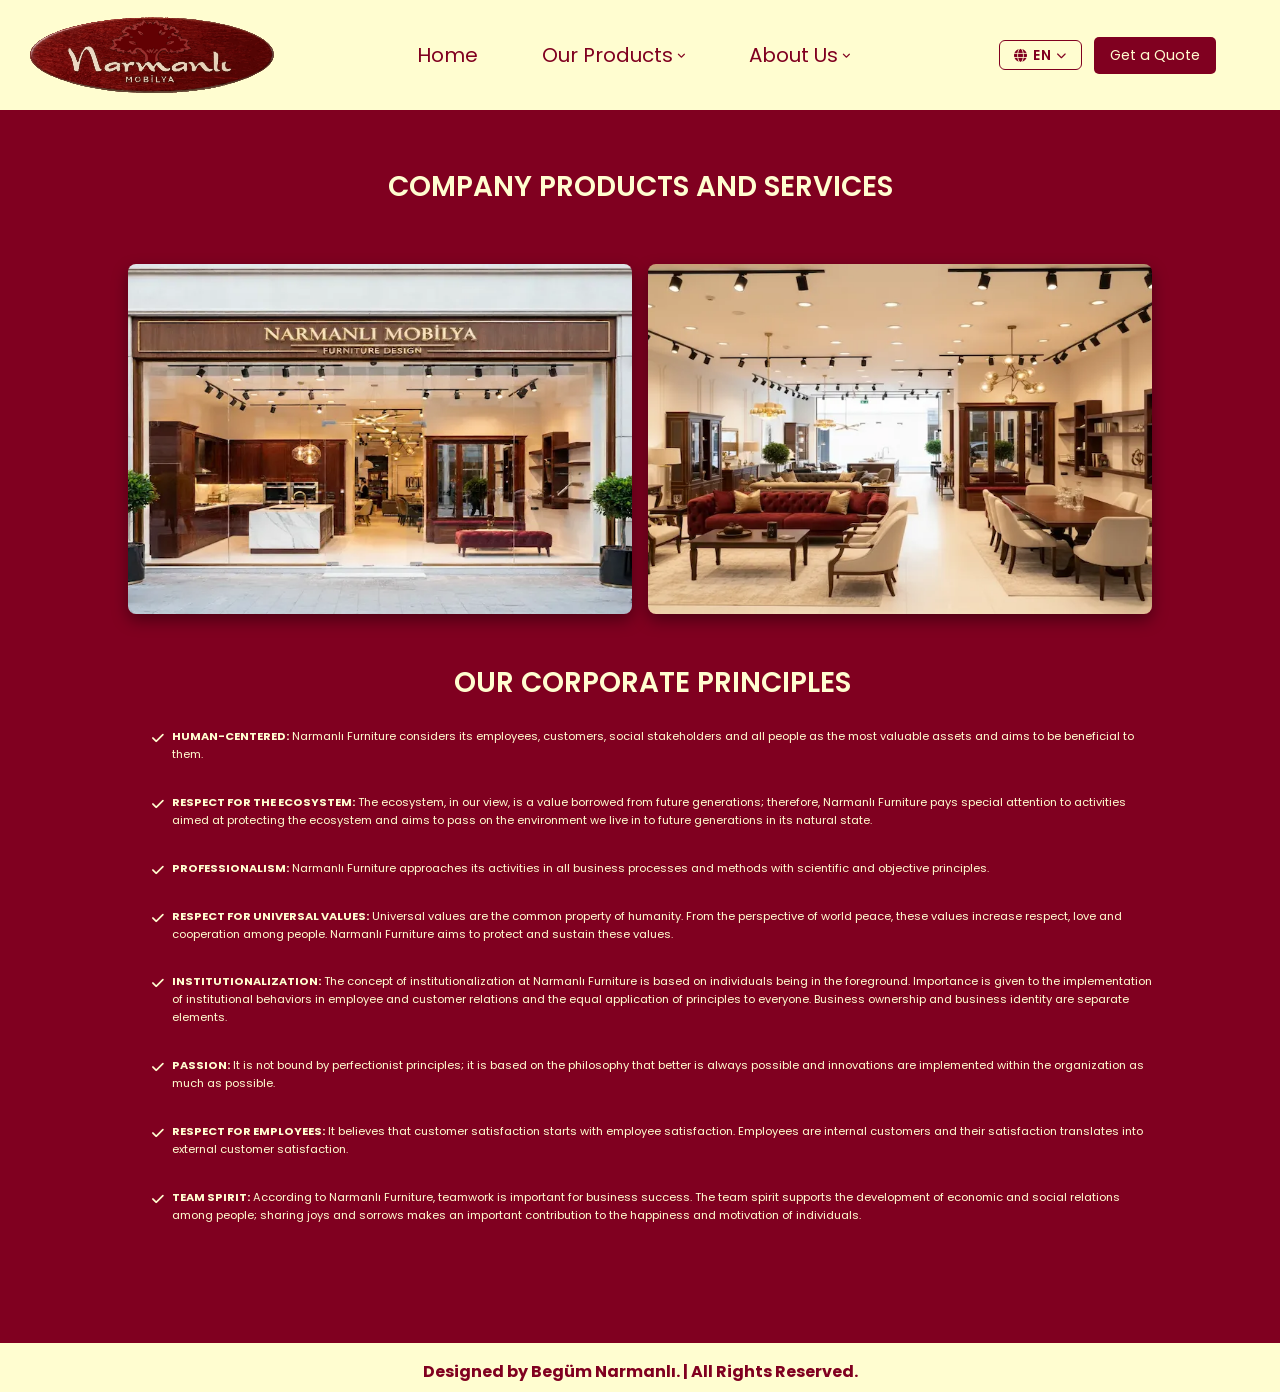
==== commit 10333ddb: "uygulama ikonu güncellendi" ====
--- a/kurumsal-ilkeler.html
+++ b/kurumsal-ilkeler.html
@@ -29,9 +29,7 @@
     <header class="header">
       <a href="#" class="logo">
         <img
-          src="resimler/hakkimizda/logo-koyu.webp"
-          width="140"
-          height="65"
+          src="resimler/hakkimizda/narmanli-logo.svg"
           alt="Narmanlı Mobilya"
         />
       </a>
--- a/styles/style.css
+++ b/styles/style.css
@@ -133,8 +133,8 @@
 }
 
 .header .logo img {
-  width: 140px !important;
-  height: auto !important;
+  width: 130px !important;
+  height: 50px !important;
   display: block;
   object-fit: contain;
 }
@@ -1039,6 +1039,11 @@
     transform: rotate(180deg);
   }
 
+  .header .logo img {
+    width: 200px !important;
+    height: 75px !important;
+  }
+
   .lang-switcher-wrapper {
     flex-shrink: 0;
     margin-left: 0.5rem;
@@ -1268,7 +1273,7 @@
     display: flex;
     align-items: center;
     justify-content: space-between;
-    height: clamp(70px, 8vw, 90px);
+    height: clamp(90px, 10vw, 110px);
     overflow: visible;
   }
 
@@ -1334,6 +1339,11 @@
     transform: rotate(180deg);
   }
 
+  .header .logo img {
+    width: 250px !important;
+    height: 100px !important;
+  }
+
   .lang-switcher-wrapper {
     flex-shrink: 0;
     margin-left: 1rem;
--- a/styles/products.css
+++ b/styles/products.css
@@ -29,8 +29,8 @@
 }
 
 .header .logo img {
-  width: 140px !important;
-  height: auto !important;
+  width: 130px !important;
+  height: 50px !important;
   display: block;
   object-fit: contain;
 }
@@ -347,6 +347,11 @@
     transform: rotate(180deg);
   }
 
+  .header .logo img {
+    width: 200px !important;
+    height: 75px !important;
+  }
+
   .dropdown-content {
     position: absolute;
     min-width: 134px;
@@ -501,6 +506,11 @@
     overflow: visible;
   }
 
+  .header .logo img {
+    width: 250px !important;
+    height: 100px !important;
+  }
+
   .whatsapp-mobile {
     display: none;
   }
